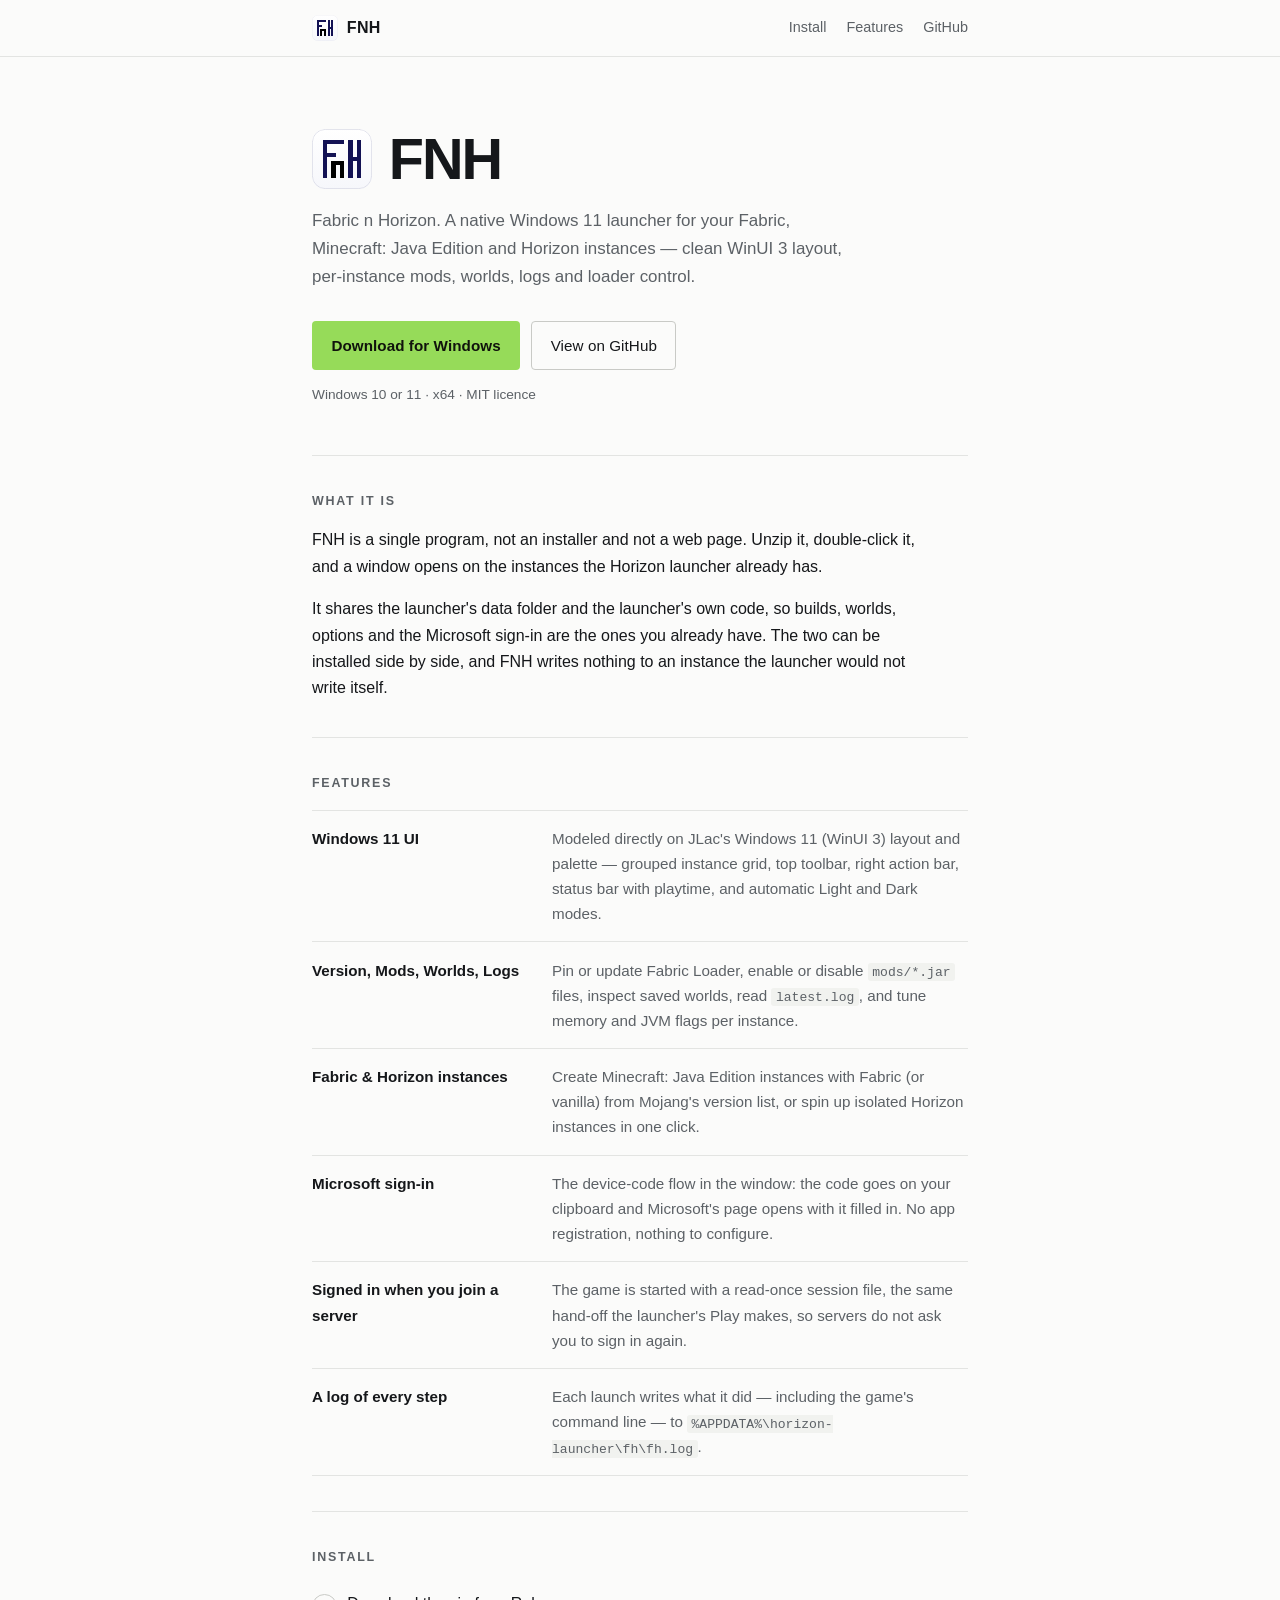
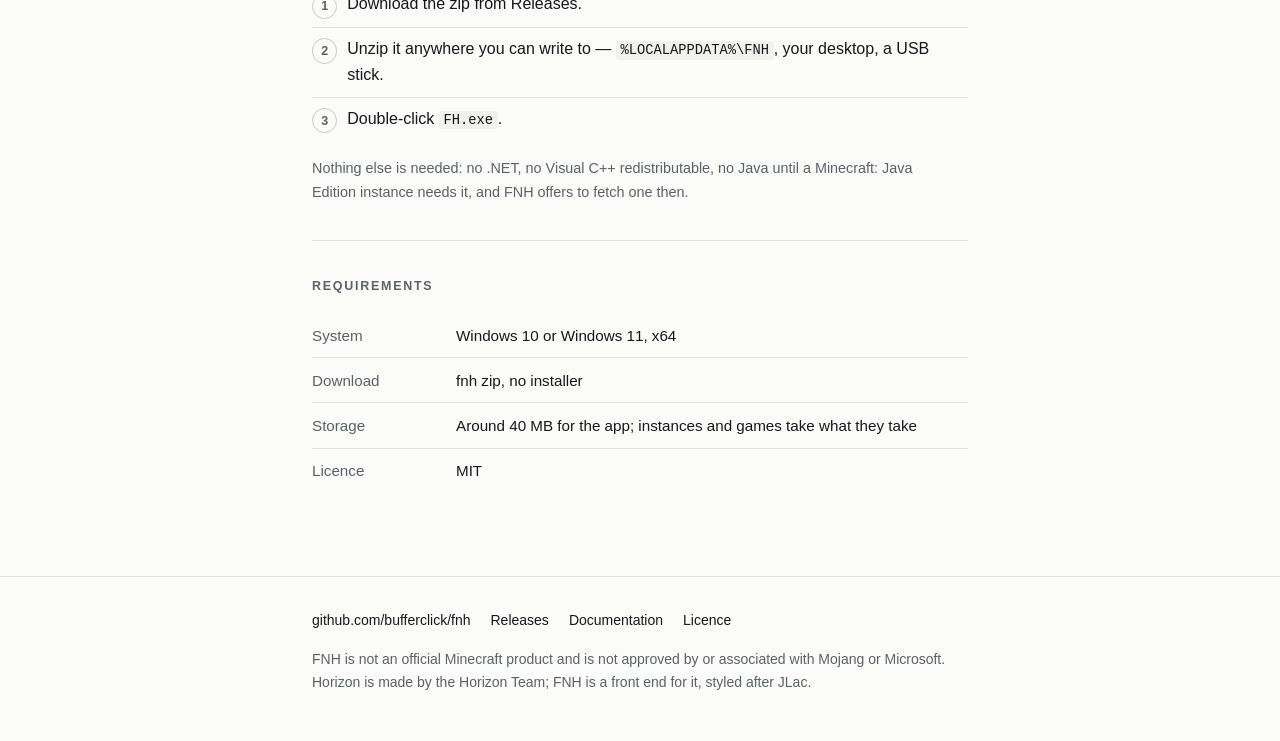
==== index.html @ d5edf337 "Rewrite FNH UI to JLac Windows 11 theme and bump to v1.5 Co-authored-by: arena-agent <297053741+aren" ====
<!doctype html>
<html lang="en">
<head>
<meta charset="utf-8">
<meta name="viewport" content="width=device-width, initial-scale=1">
<title>FNH — Fabric n Horizon</title>
<meta name="description" content="FNH is a Windows app for the Horizon launcher's instances: Play, mods, worlds and logs in one window, with Fabric support.">
<link rel="canonical" href="https://fnh.is-cool.dev/">
<meta property="og:title" content="FNH — Fabric n Horizon">
<meta property="og:description" content="A Windows app for the Horizon launcher's instances, with Fabric support.">
<meta property="og:type" content="website">
<meta property="og:url" content="https://fnh.is-cool.dev/">
<meta property="og:image" content="https://fnh.is-cool.dev/site/assets/icon.png">
<meta name="theme-color" content="#fbfbfa" media="(prefers-color-scheme: light)">
<meta name="theme-color" content="#111214" media="(prefers-color-scheme: dark)">
<link rel="icon" href="site/assets/icon.svg" type="image/svg+xml">
<link rel="icon" href="site/assets/icon.png" sizes="256x256" type="image/png">
<link rel="apple-touch-icon" href="site/assets/icon.png">
<link rel="stylesheet" href="site/styles.css">
</head>
<body>

<header class="top">
  <div class="wrap">
    <a class="wordmark" href="/">
      <img src="site/assets/icon.svg" width="26" height="26" alt="">
      <span>FNH</span>
    </a>
    <nav>
      <a href="#install">Install</a>
      <a href="#features">Features</a>
      <a href="https://github.com/bufferclick/fnh">GitHub</a>
    </nav>
  </div>
</header>

<main class="wrap">

  <section class="hero">
    <div class="hero-brand">
      <img class="hero-mark" src="site/assets/icon.svg" width="64" height="64" alt="FNH logo">
      <h1>FNH</h1>
    </div>
    <p class="lede">Fabric n Horizon. A native Windows 11 launcher for your Fabric, Minecraft: Java Edition
      and Horizon instances — clean WinUI 3 layout, per-instance mods, worlds, logs and loader control.</p>

    <p class="actions">
      <a class="button" id="download" href="https://github.com/bufferclick/fnh/releases/latest" rel="noopener">
        Download for Windows
      </a>
      <a class="button quiet" href="https://github.com/bufferclick/fnh" rel="noopener">View on GitHub</a>
    </p>
    <p class="meta" id="release">Windows 10 or 11 · x64 · MIT licence</p>
  </section>

  <section id="what">
    <h2>What it is</h2>
    <p>FNH is a single program, not an installer and not a web page. Unzip it, double-click it, and a
      window opens on the instances the Horizon launcher already has.</p>
    <p>It shares the launcher's data folder and the launcher's own code, so builds, worlds, options and the
      Microsoft sign-in are the ones you already have. The two can be installed side by side, and FNH
      writes nothing to an instance the launcher would not write itself.</p>
  </section>

  <section id="features">
    <h2>Features</h2>
    <dl class="features">
      <div>
        <dt>Windows 11 UI</dt>
        <dd>Modeled directly on JLac's Windows 11 (WinUI 3) layout and palette — grouped instance grid, top
          toolbar, right action bar, status bar with playtime, and automatic Light and Dark modes.</dd>
      </div>
      <div>
        <dt>Version, Mods, Worlds, Logs</dt>
        <dd>Pin or update Fabric Loader, enable or disable <code>mods/*.jar</code> files, inspect saved worlds,
          read <code>latest.log</code>, and tune memory and JVM flags per instance.</dd>
      </div>
      <div>
        <dt>Fabric &amp; Horizon instances</dt>
        <dd>Create Minecraft: Java Edition instances with Fabric (or vanilla) from Mojang's version list, or
          spin up isolated Horizon instances in one click.</dd>
      </div>
      <div>
        <dt>Microsoft sign-in</dt>
        <dd>The device-code flow in the window: the code goes on your clipboard and Microsoft's page opens
          with it filled in. No app registration, nothing to configure.</dd>
      </div>
      <div>
        <dt>Signed in when you join a server</dt>
        <dd>The game is started with a read-once session file, the same hand-off the launcher's Play makes,
          so servers do not ask you to sign in again.</dd>
      </div>
      <div>
        <dt>A log of every step</dt>
        <dd>Each launch writes what it did — including the game's command line — to
          <code>%APPDATA%\horizon-launcher\fh\fh.log</code>.</dd>
      </div>
    </dl>
  </section>

  <section id="install">
    <h2>Install</h2>
    <ol class="steps">
      <li><span>Download the zip from <a id="download-link" href="https://github.com/bufferclick/fnh/releases/latest" rel="noopener">Releases</a>.</span></li>
      <li><span>Unzip it anywhere you can write to — <code>%LOCALAPPDATA%\FNH</code>, your desktop, a USB stick.</span></li>
      <li><span>Double-click <code>FH.exe</code>.</span></li>
    </ol>
    <p class="note">Nothing else is needed: no .NET, no Visual C++ redistributable, no Java until a Minecraft:
      Java Edition instance needs it, and FNH offers to fetch one then.</p>
  </section>

  <section id="requirements">
    <h2>Requirements</h2>
    <table class="spec">
      <tbody>
        <tr><th scope="row">System</th><td>Windows 10 or Windows 11, x64</td></tr>
        <tr><th scope="row">Download</th><td><span id="size">fnh zip</span>, no installer</td></tr>
        <tr><th scope="row">Storage</th><td>Around 40 MB for the app; instances and games take what they take</td></tr>
        <tr><th scope="row">Licence</th><td>MIT</td></tr>
      </tbody>
    </table>
  </section>

</main>

<footer class="bottom">
  <div class="wrap">
    <p class="links">
      <a href="https://github.com/bufferclick/fnh">github.com/bufferclick/fnh</a>
      <a href="https://github.com/bufferclick/fnh/releases">Releases</a>
      <a href="https://github.com/bufferclick/fnh/blob/main/fh/README.md">Documentation</a>
      <a href="https://github.com/bufferclick/fnh/blob/main/LICENSE">Licence</a>
    </p>
    <p class="legal">FNH is not an official Minecraft product and is not approved by or associated with Mojang
      or Microsoft. Horizon is made by the Horizon Team; FNH is a front end for it, styled after JLac.</p>
  </div>
</footer>

<script>
// The download is whatever the newest release attaches: `fnh-<version>.zip`. Asked of GitHub rather
// than hard-coded, so publishing a release is all a new version needs — and if the API is slow or
// rate-limited, the buttons keep pointing at the releases page.
(function () {
  var repo = "bufferclick/fnh";
  var button = document.getElementById("download");
  var link = document.getElementById("download-link");
  var meta = document.getElementById("release");
  var size = document.getElementById("size");

  function megabytes(bytes) {
    return (bytes / (1024 * 1024)).toFixed(1).replace(/\.0$/, "") + " MB";
  }

  fetch("https://api.github.com/repos/" + repo + "/releases/latest", {
    headers: { Accept: "application/vnd.github+json" }
  })
    .then(function (response) {
      if (!response.ok) throw new Error(response.status);
      return response.json();
    })
    .then(function (release) {
      var asset = (release.assets || []).filter(function (a) {
        return /^fnh-.*\.zip$/i.test(a.name);
      })[0];
      if (!asset) return;
      button.href = asset.browser_download_url;
      link.href = asset.browser_download_url;
      link.textContent = asset.name;
      meta.textContent = asset.name + " · " + megabytes(asset.size) + " · Windows 10 or 11 · x64 · MIT licence";
      size.textContent = asset.name + " (" + megabytes(asset.size) + ")";
    })
    .catch(function () { /* the releases page is the fallback the markup already links to */ });
})();
</script>

</body>
</html>
---- site/styles.css ----
/* fnh.is-cool.dev: one page, no framework. Type and whitespace do the work; the only colour is the
   highlight the app itself is drawn in, and only on the primary action. */

:root {
  --bg: #fbfbfa;
  --panel: #ffffff;
  --ink: #15171a;
  --muted: #5c6166;
  --line: #e3e4e2;
  --rule: #c9cac6;
  --accent: #96db59;
  --accent-ink: #10130c;
  --code: #f1f2ef;
  --link: #1d5c94;
}

@media (prefers-color-scheme: dark) {
  :root {
    --bg: #111214;
    --panel: #17181b;
    --ink: #eceeec;
    --muted: #a0a5a3;
    --line: #26282b;
    --rule: #34363a;
    --accent: #96db59;
    --accent-ink: #10130c;
    --code: #1e2023;
    --link: #8bc0e8;
  }
}

* { box-sizing: border-box; }

html { -webkit-text-size-adjust: 100%; }

body {
  margin: 0;
  background: var(--bg);
  color: var(--ink);
  font: 16px/1.65 -apple-system, BlinkMacSystemFont, "Segoe UI", Roboto, "Helvetica Neue", Arial, sans-serif;
  font-feature-settings: "kern" 1;
  text-rendering: optimizeLegibility;
}

.wrap {
  max-width: 44rem;
  margin: 0 auto;
  padding: 0 1.5rem;
}

a { color: inherit; text-decoration: none; }
a:hover { text-decoration: underline; text-underline-offset: 0.18em; }

code {
  font: 0.86em/1.5 ui-monospace, SFMono-Regular, Menlo, Consolas, "Liberation Mono", monospace;
  background: var(--code);
  padding: 0.12em 0.34em;
  border-radius: 3px;
}

/* Header */

.top {
  border-bottom: 1px solid var(--line);
}

.top .wrap {
  display: flex;
  align-items: center;
  justify-content: space-between;
  height: 3.5rem;
}

.wordmark {
  display: inline-flex;
  align-items: center;
  gap: 0.55rem;
  font-weight: 600;
  letter-spacing: 0.02em;
}

.wordmark img {
  display: block;
  width: 26px;
  height: 26px;
}

.top nav { display: flex; gap: 1.25rem; font-size: 0.9rem; color: var(--muted); }
.top nav a:hover { color: var(--ink); }

/* Hero */

.hero { padding: 4.5rem 0 3rem; }

.hero-brand {
  display: flex;
  align-items: center;
  gap: 1.05rem;
}

.hero-mark {
  display: block;
  flex: none;
  width: clamp(3rem, 6.2vw, 3.75rem);
  height: clamp(3rem, 6.2vw, 3.75rem);
}

.hero h1 {
  margin: 0;
  font-size: clamp(2.6rem, 6vw, 3.6rem);
  line-height: 1.02;
  letter-spacing: -0.035em;
  font-weight: 650;
}

.lede {
  margin: 1.1rem 0 0;
  max-width: 34rem;
  font-size: 1.06rem;
  color: var(--muted);
}

.actions {
  display: flex;
  flex-wrap: wrap;
  gap: 0.7rem;
  margin: 1.9rem 0 0;
}

.button {
  display: inline-block;
  padding: 0.68rem 1.15rem;
  border-radius: 4px;
  border: 1px solid transparent;
  background: var(--accent);
  color: var(--accent-ink);
  font-size: 0.95rem;
  font-weight: 600;
  letter-spacing: 0.005em;
}

.button:hover { text-decoration: none; filter: brightness(0.96); }

.button.quiet {
  background: transparent;
  border-color: var(--rule);
  color: var(--ink);
  font-weight: 500;
}

.button.quiet:hover { border-color: var(--ink); filter: none; }

.meta {
  margin: 0.9rem 0 0;
  font-size: 0.855rem;
  color: var(--muted);
  font-variant-numeric: tabular-nums;
}

/* Sections */

section { padding: 2.2rem 0; border-top: 1px solid var(--line); }

section:first-of-type { border-top: 0; }

h2 {
  margin: 0 0 1rem;
  font-size: 0.78rem;
  font-weight: 600;
  letter-spacing: 0.14em;
  text-transform: uppercase;
  color: var(--muted);
}

section p { margin: 0 0 1rem; max-width: 38rem; }
section p:last-child { margin-bottom: 0; }

/* Features */

.features {
  margin: 0;
  display: grid;
  gap: 0;
  border-top: 1px solid var(--line);
}

.features > div {
  display: grid;
  grid-template-columns: 13.5rem 1fr;
  gap: 1.5rem;
  padding: 0.95rem 0;
  border-bottom: 1px solid var(--line);
}

.features dt { font-weight: 600; font-size: 0.95rem; }
.features dd { margin: 0; color: var(--muted); font-size: 0.95rem; }

/* Install */

.steps {
  margin: 0 0 1rem;
  padding: 0;
  list-style: none;
  counter-reset: step;
}

.steps li {
  counter-increment: step;
  display: grid;
  grid-template-columns: 1.6rem 1fr;
  gap: 0.6rem;
  padding: 0.5rem 0;
  border-bottom: 1px solid var(--line);
}

.steps li:last-child { border-bottom: 0; }

.steps li::before {
  content: counter(step);
  font-size: 0.78rem;
  font-weight: 600;
  color: var(--muted);
  border: 1px solid var(--rule);
  border-radius: 50%;
  width: 1.45rem;
  height: 1.45rem;
  display: grid;
  place-items: center;
  margin-top: 0.15rem;
}

.note { font-size: 0.9rem; color: var(--muted); }

/* Requirements */

.spec {
  width: 100%;
  border-collapse: collapse;
  font-size: 0.95rem;
}

.spec th,
.spec td {
  text-align: left;
  padding: 0.6rem 0;
  border-bottom: 1px solid var(--line);
  vertical-align: top;
}

.spec tr:last-child th,
.spec tr:last-child td { border-bottom: 0; }

.spec th {
  width: 9rem;
  font-weight: 500;
  color: var(--muted);
}

/* Footer */

.bottom {
  margin-top: 3rem;
  padding: 2rem 0 3rem;
  border-top: 1px solid var(--line);
  font-size: 0.875rem;
  color: var(--muted);
}

.links { display: flex; flex-wrap: wrap; gap: 1.25rem; margin: 0 0 1rem; }
.links a { color: var(--ink); }
.links a:hover { color: var(--link); }

.legal { margin: 0; max-width: 40rem; line-height: 1.6; }

@media (max-width: 40rem) {
  .hero { padding: 3rem 0 2.2rem; }
  .features > div { grid-template-columns: 1fr; gap: 0.2rem; }
  .top nav { gap: 0.9rem; }
  .spec th { width: 7rem; }
}
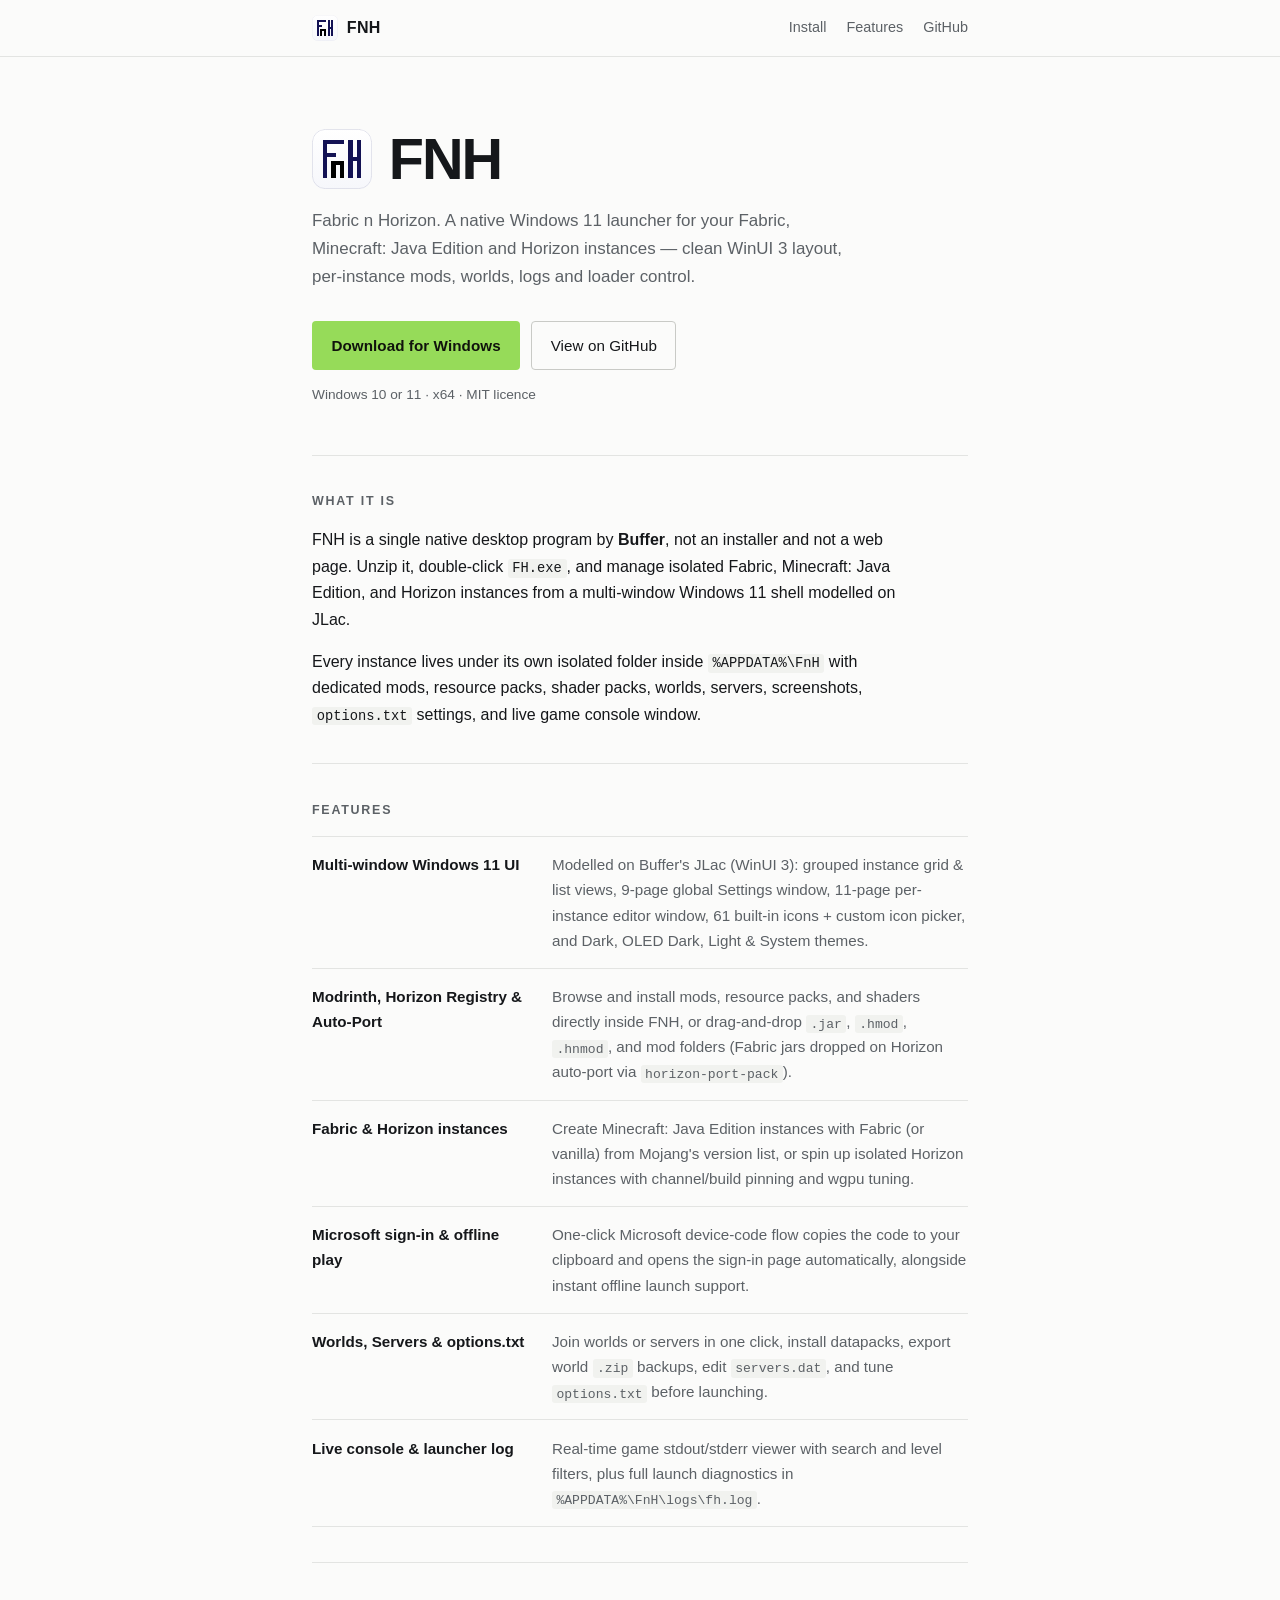
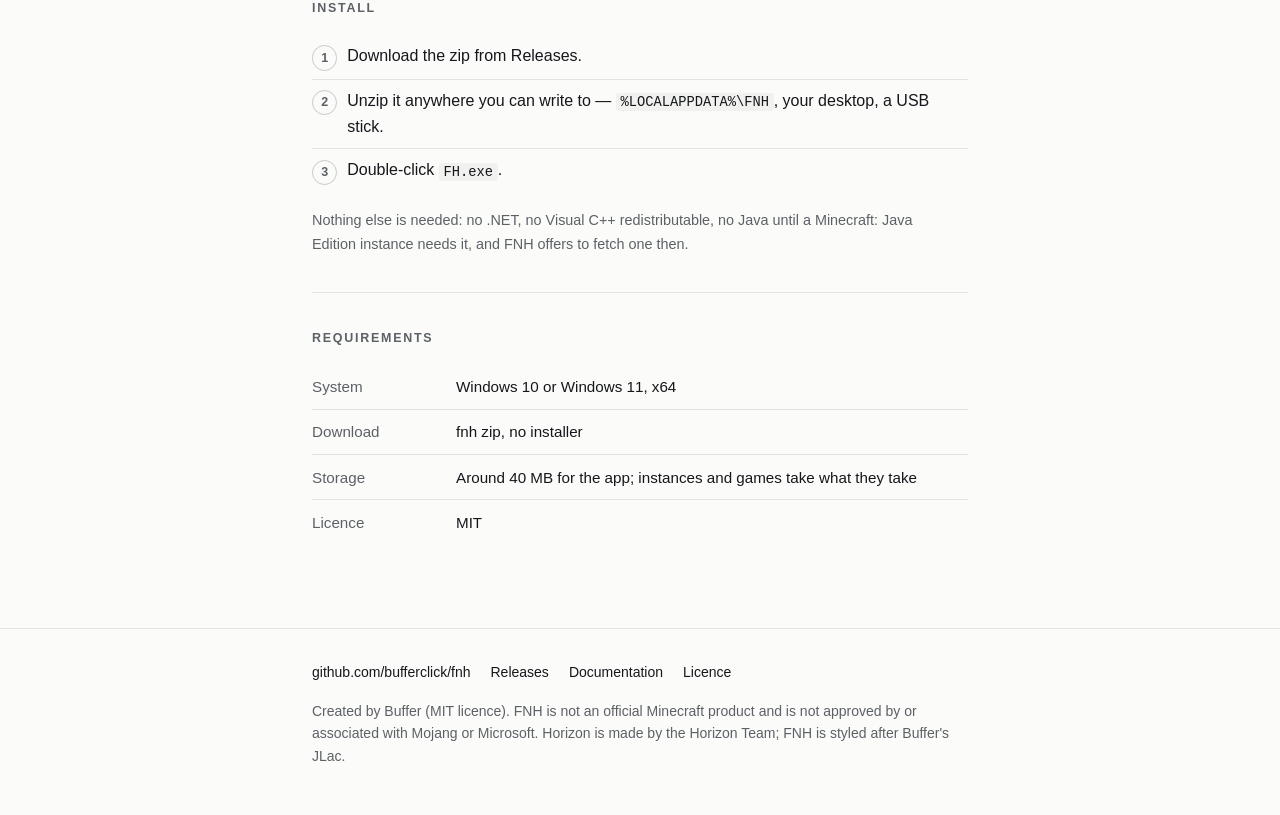
==== commit c81269b0: "FNH v1.6: multi-window JLac shell, isolated <FnH> root, 61 preset icons, Modrinth/Horizon browser & " ====
--- a/index.html
+++ b/index.html
@@ -55,45 +55,48 @@
 
   <section id="what">
     <h2>What it is</h2>
-    <p>FNH is a single program, not an installer and not a web page. Unzip it, double-click it, and a
-      window opens on the instances the Horizon launcher already has.</p>
-    <p>It shares the launcher's data folder and the launcher's own code, so builds, worlds, options and the
-      Microsoft sign-in are the ones you already have. The two can be installed side by side, and FNH
-      writes nothing to an instance the launcher would not write itself.</p>
+    <p>FNH is a single native desktop program by <strong>Buffer</strong>, not an installer and not a web page.
+      Unzip it, double-click <code>FH.exe</code>, and manage isolated Fabric, Minecraft: Java Edition, and
+      Horizon instances from a multi-window Windows 11 shell modelled on JLac.</p>
+    <p>Every instance lives under its own isolated folder inside <code>%APPDATA%\FnH</code> with dedicated
+      mods, resource packs, shader packs, worlds, servers, screenshots, <code>options.txt</code> settings, and
+      live game console window.</p>
   </section>
 
   <section id="features">
     <h2>Features</h2>
     <dl class="features">
       <div>
-        <dt>Windows 11 UI</dt>
-        <dd>Modeled directly on JLac's Windows 11 (WinUI 3) layout and palette — grouped instance grid, top
-          toolbar, right action bar, status bar with playtime, and automatic Light and Dark modes.</dd>
+        <dt>Multi-window Windows 11 UI</dt>
+        <dd>Modelled on Buffer's JLac (WinUI 3): grouped instance grid &amp; list views, 9-page global Settings
+          window, 11-page per-instance editor window, 61 built-in icons + custom icon picker, and Dark, OLED Dark,
+          Light &amp; System themes.</dd>
       </div>
       <div>
-        <dt>Version, Mods, Worlds, Logs</dt>
-        <dd>Pin or update Fabric Loader, enable or disable <code>mods/*.jar</code> files, inspect saved worlds,
-          read <code>latest.log</code>, and tune memory and JVM flags per instance.</dd>
+        <dt>Modrinth, Horizon Registry &amp; Auto-Port</dt>
+        <dd>Browse and install mods, resource packs, and shaders directly inside FNH, or drag-and-drop
+          <code>.jar</code>, <code>.hmod</code>, <code>.hnmod</code>, and mod folders (Fabric jars dropped on
+          Horizon auto-port via <code>horizon-port-pack</code>).</dd>
       </div>
       <div>
         <dt>Fabric &amp; Horizon instances</dt>
         <dd>Create Minecraft: Java Edition instances with Fabric (or vanilla) from Mojang's version list, or
-          spin up isolated Horizon instances in one click.</dd>
+          spin up isolated Horizon instances with channel/build pinning and wgpu tuning.</dd>
       </div>
       <div>
-        <dt>Microsoft sign-in</dt>
-        <dd>The device-code flow in the window: the code goes on your clipboard and Microsoft's page opens
-          with it filled in. No app registration, nothing to configure.</dd>
+        <dt>Microsoft sign-in &amp; offline play</dt>
+        <dd>One-click Microsoft device-code flow copies the code to your clipboard and opens the sign-in page
+          automatically, alongside instant offline launch support.</dd>
       </div>
       <div>
-        <dt>Signed in when you join a server</dt>
-        <dd>The game is started with a read-once session file, the same hand-off the launcher's Play makes,
-          so servers do not ask you to sign in again.</dd>
+        <dt>Worlds, Servers &amp; options.txt</dt>
+        <dd>Join worlds or servers in one click, install datapacks, export world <code>.zip</code> backups,
+          edit <code>servers.dat</code>, and tune <code>options.txt</code> before launching.</dd>
       </div>
       <div>
-        <dt>A log of every step</dt>
-        <dd>Each launch writes what it did — including the game's command line — to
-          <code>%APPDATA%\horizon-launcher\fh\fh.log</code>.</dd>
+        <dt>Live console &amp; launcher log</dt>
+        <dd>Real-time game stdout/stderr viewer with search and level filters, plus full launch diagnostics in
+          <code>%APPDATA%\FnH\logs\fh.log</code>.</dd>
       </div>
     </dl>
   </section>
@@ -131,8 +134,9 @@
       <a href="https://github.com/bufferclick/fnh/blob/main/fh/README.md">Documentation</a>
       <a href="https://github.com/bufferclick/fnh/blob/main/LICENSE">Licence</a>
     </p>
-    <p class="legal">FNH is not an official Minecraft product and is not approved by or associated with Mojang
-      or Microsoft. Horizon is made by the Horizon Team; FNH is a front end for it, styled after JLac.</p>
+    <p class="legal">Created by Buffer (MIT licence). FNH is not an official Minecraft product and is not
+      approved by or associated with Mojang or Microsoft. Horizon is made by the Horizon Team; FNH is styled
+      after Buffer's JLac.</p>
   </div>
 </footer>
 
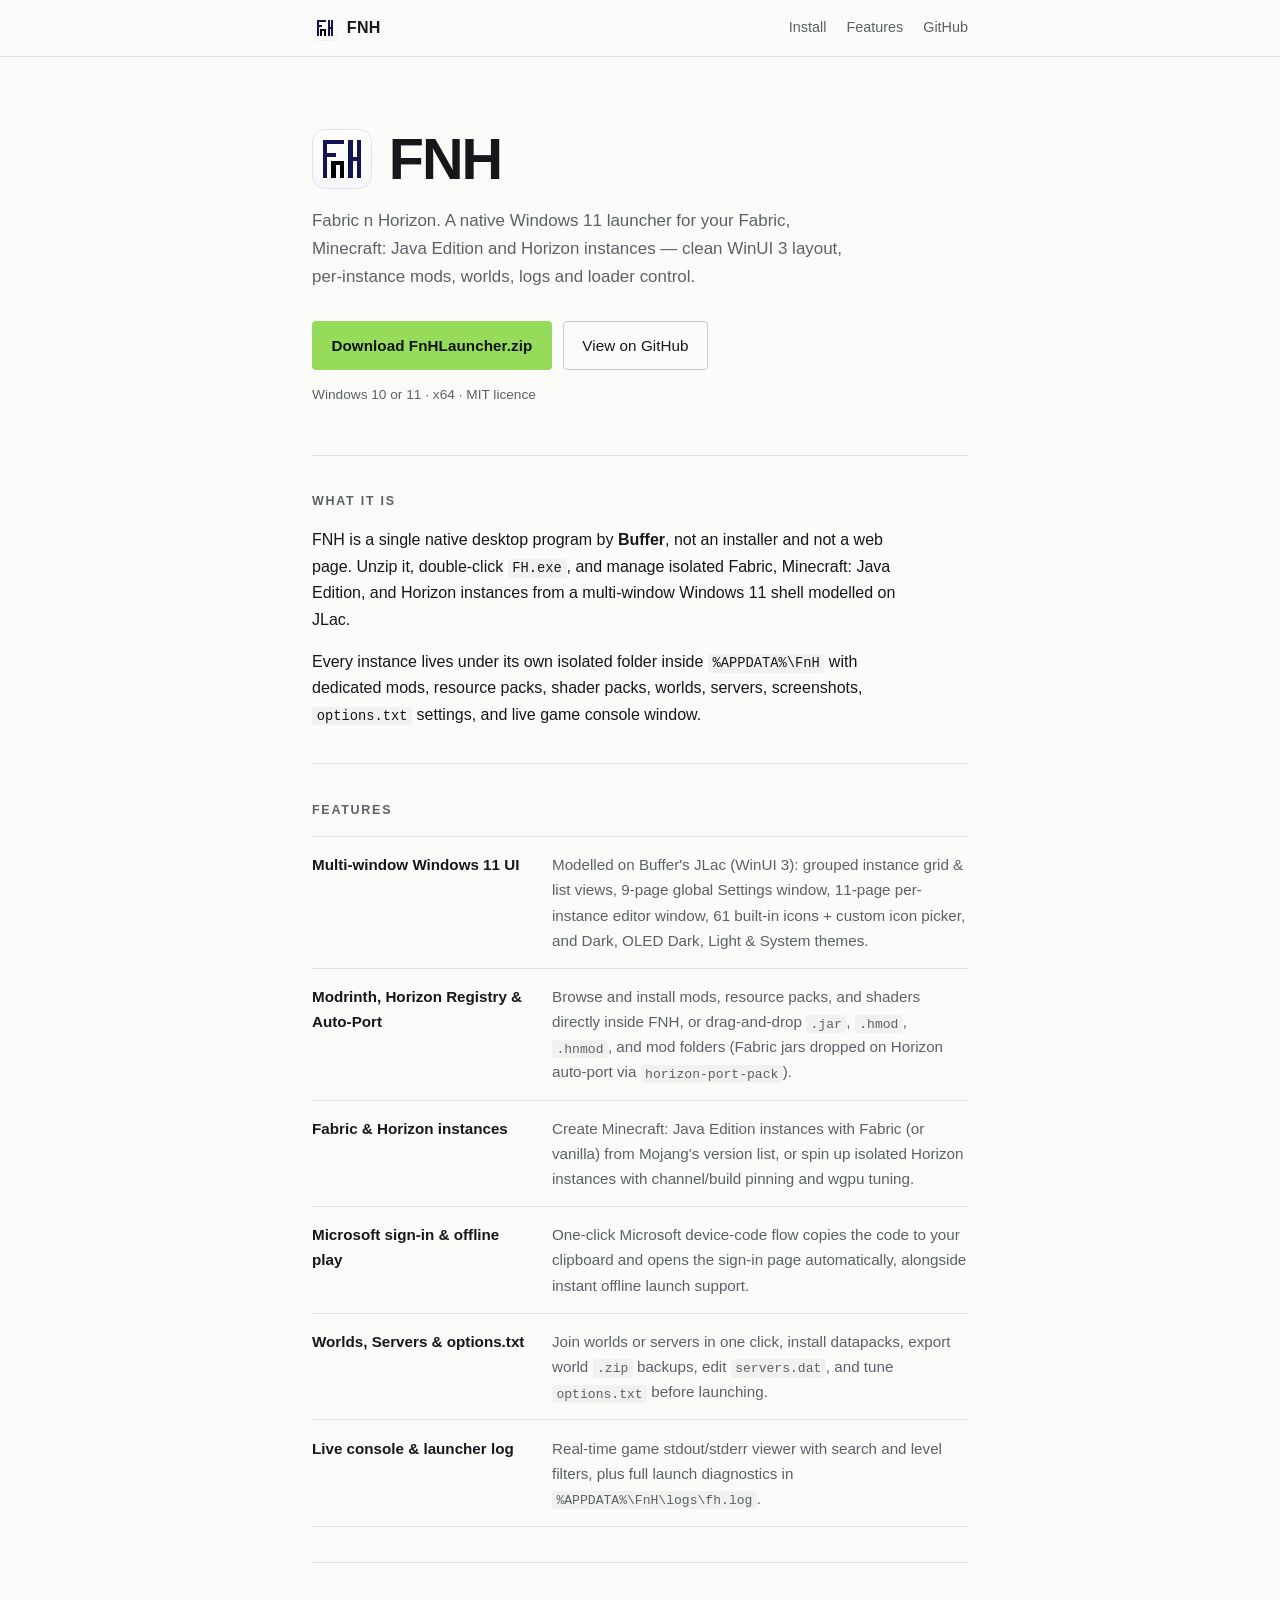
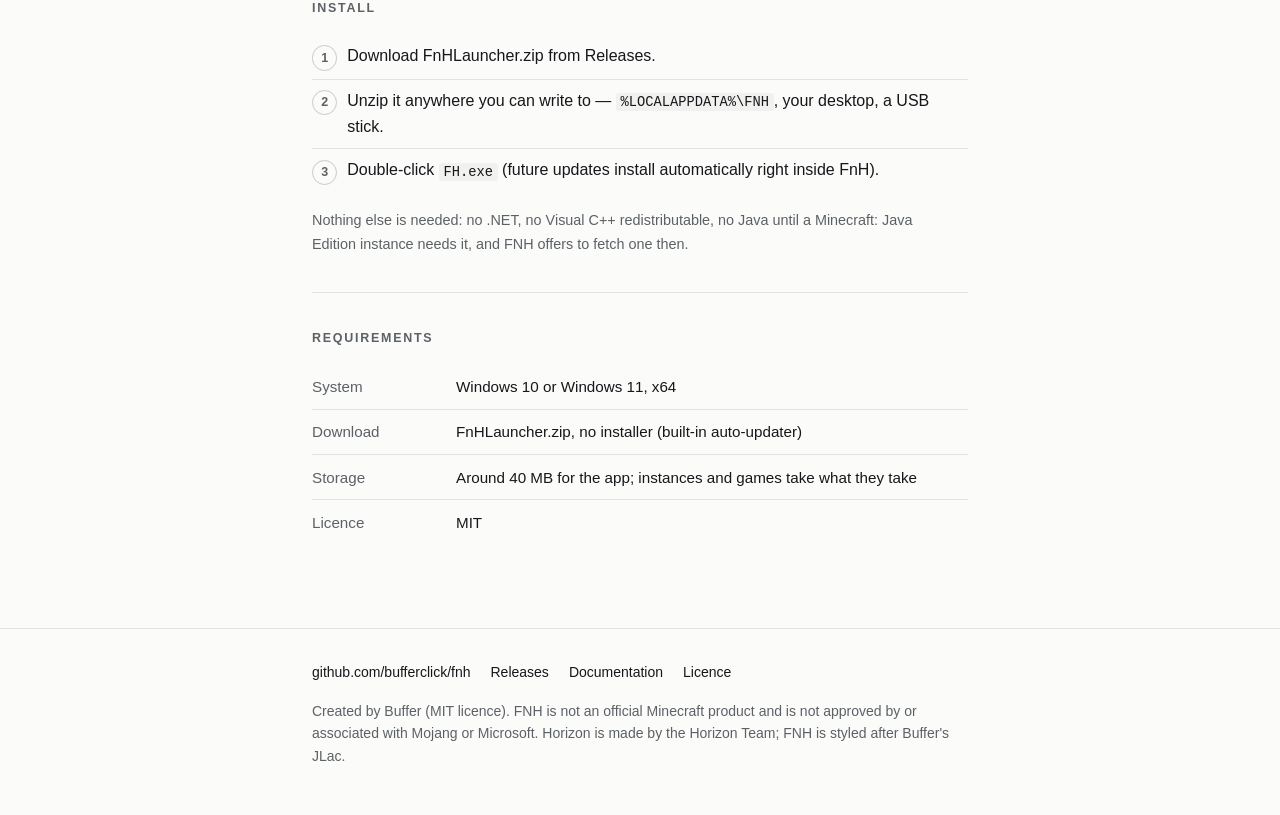
==== commit 35fce24d: "FNH v1.7: fix FnH icons, Horizon v0.2 mods, crash dialog, self-updater & FnHLauncher.zip Co-authored" ====
--- a/index.html
+++ b/index.html
@@ -45,10 +45,10 @@
       and Horizon instances — clean WinUI 3 layout, per-instance mods, worlds, logs and loader control.</p>
 
     <p class="actions">
-      <a class="button" id="download" href="https://github.com/bufferclick/fnh/releases/latest" rel="noopener">
-        Download for Windows
+      <a class="button" id="download" href="https://github.com/bufferclick/FnH/releases/latest/download/FnHLauncher.zip" rel="noopener">
+        Download FnHLauncher.zip
       </a>
-      <a class="button quiet" href="https://github.com/bufferclick/fnh" rel="noopener">View on GitHub</a>
+      <a class="button quiet" href="https://github.com/bufferclick/FnH" rel="noopener">View on GitHub</a>
     </p>
     <p class="meta" id="release">Windows 10 or 11 · x64 · MIT licence</p>
   </section>
@@ -104,9 +104,9 @@
   <section id="install">
     <h2>Install</h2>
     <ol class="steps">
-      <li><span>Download the zip from <a id="download-link" href="https://github.com/bufferclick/fnh/releases/latest" rel="noopener">Releases</a>.</span></li>
+      <li><span>Download <a id="download-link" href="https://github.com/bufferclick/FnH/releases/latest/download/FnHLauncher.zip" rel="noopener">FnHLauncher.zip</a> from Releases.</span></li>
       <li><span>Unzip it anywhere you can write to — <code>%LOCALAPPDATA%\FNH</code>, your desktop, a USB stick.</span></li>
-      <li><span>Double-click <code>FH.exe</code>.</span></li>
+      <li><span>Double-click <code>FH.exe</code> (future updates install automatically right inside FnH).</span></li>
     </ol>
     <p class="note">Nothing else is needed: no .NET, no Visual C++ redistributable, no Java until a Minecraft:
       Java Edition instance needs it, and FNH offers to fetch one then.</p>
@@ -117,7 +117,7 @@
     <table class="spec">
       <tbody>
         <tr><th scope="row">System</th><td>Windows 10 or Windows 11, x64</td></tr>
-        <tr><th scope="row">Download</th><td><span id="size">fnh zip</span>, no installer</td></tr>
+        <tr><th scope="row">Download</th><td><span id="size">FnHLauncher.zip</span>, no installer (built-in auto-updater)</td></tr>
         <tr><th scope="row">Storage</th><td>Around 40 MB for the app; instances and games take what they take</td></tr>
         <tr><th scope="row">Licence</th><td>MIT</td></tr>
       </tbody>
@@ -163,14 +163,18 @@
       return response.json();
     })
     .then(function (release) {
-      var asset = (release.assets || []).filter(function (a) {
-        return /^fnh-.*\.zip$/i.test(a.name);
+      var assets = release.assets || [];
+      var asset = assets.filter(function (a) {
+        return /^FnHLauncher\.zip$/i.test(a.name);
+      })[0] || assets.filter(function (a) {
+        return /\.zip$/i.test(a.name);
       })[0];
       if (!asset) return;
+      var ver = (release.tag_name || "").replace(/^fnh-/i, "");
       button.href = asset.browser_download_url;
       link.href = asset.browser_download_url;
       link.textContent = asset.name;
-      meta.textContent = asset.name + " · " + megabytes(asset.size) + " · Windows 10 or 11 · x64 · MIT licence";
+      meta.textContent = (ver ? ver + " · " : "") + asset.name + " · " + megabytes(asset.size) + " · Windows 10 or 11 · x64 · MIT licence";
       size.textContent = asset.name + " (" + megabytes(asset.size) + ")";
     })
     .catch(function () { /* the releases page is the fallback the markup already links to */ });
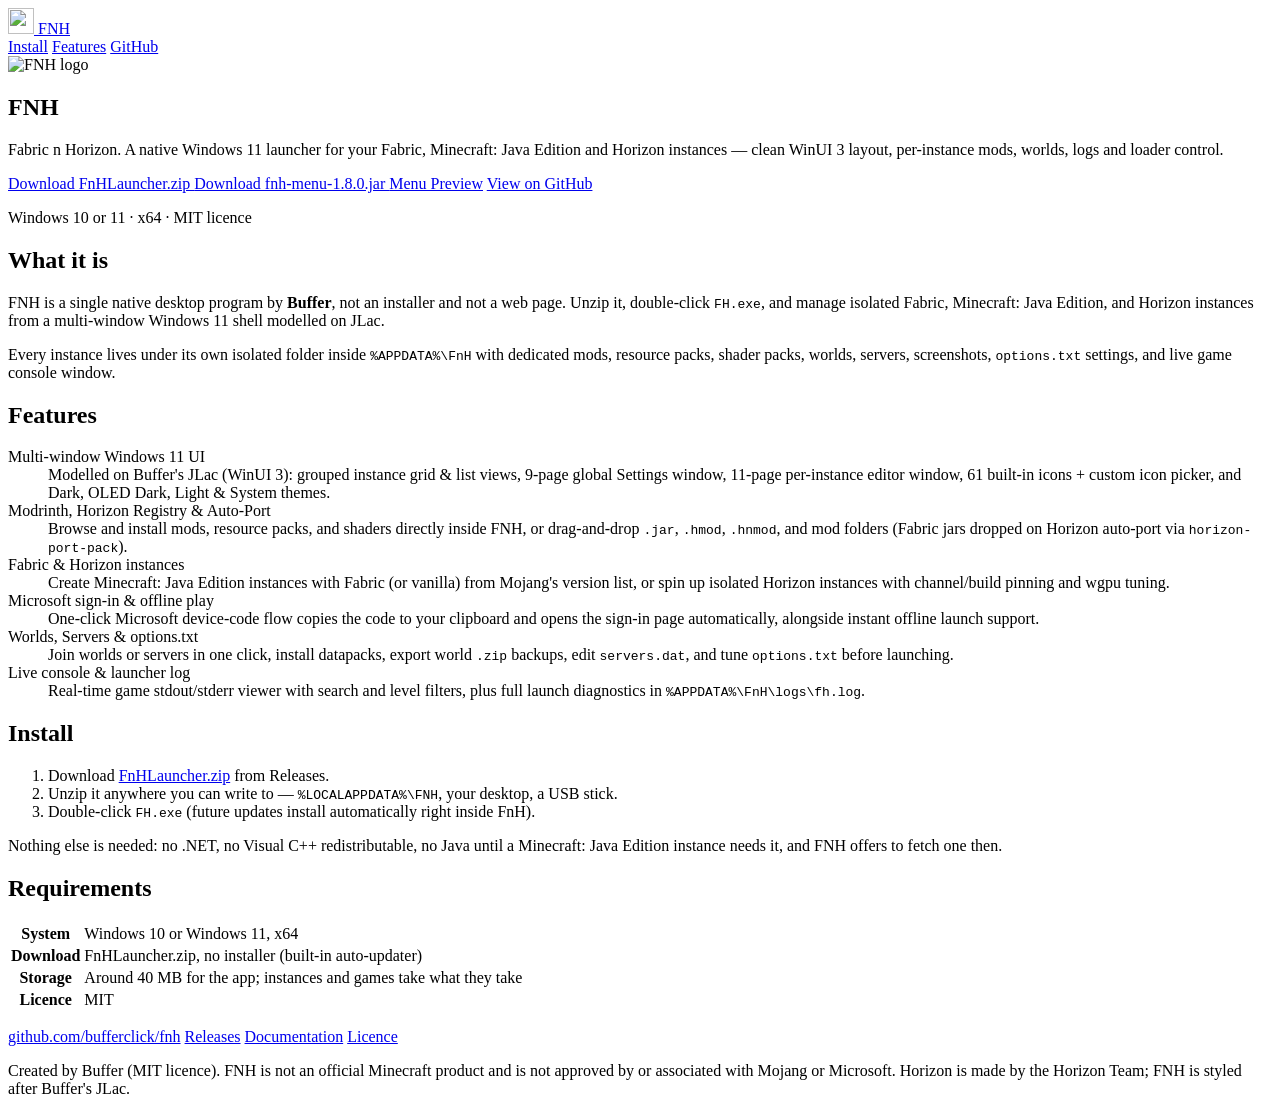
==== commit c642731d: "Launch FnH 1.8: The Menu UI Update (fnh-menu-1.8.0.jar + redesigned MC UI + live GUI scale) Co-autho" ====
--- a/index.html
+++ b/index.html
@@ -10,20 +10,20 @@
 <meta property="og:description" content="A Windows app for the Horizon launcher's instances, with Fabric support.">
 <meta property="og:type" content="website">
 <meta property="og:url" content="https://fnh.is-cool.dev/">
-<meta property="og:image" content="https://fnh.is-cool.dev/site/assets/icon.png">
+<meta property="og:image" content="https://fnh.is-cool.dev/assets/icon.png">
 <meta name="theme-color" content="#fbfbfa" media="(prefers-color-scheme: light)">
 <meta name="theme-color" content="#111214" media="(prefers-color-scheme: dark)">
-<link rel="icon" href="site/assets/icon.svg" type="image/svg+xml">
-<link rel="icon" href="site/assets/icon.png" sizes="256x256" type="image/png">
-<link rel="apple-touch-icon" href="site/assets/icon.png">
-<link rel="stylesheet" href="site/styles.css">
+<link rel="icon" href="assets/icon.svg" type="image/svg+xml">
+<link rel="icon" href="assets/icon.png" sizes="256x256" type="image/png">
+<link rel="apple-touch-icon" href="assets/icon.png">
+<link rel="stylesheet" href="styles.css">
 </head>
 <body>
 
 <header class="top">
   <div class="wrap">
     <a class="wordmark" href="/">
-      <img src="site/assets/icon.svg" width="26" height="26" alt="">
+      <img src="assets/icon.svg" width="26" height="26" alt="">
       <span>FNH</span>
     </a>
     <nav>
@@ -38,7 +38,7 @@
 
   <section class="hero">
     <div class="hero-brand">
-      <img class="hero-mark" src="site/assets/icon.svg" width="64" height="64" alt="FNH logo">
+      <img class="hero-mark" src="assets/icon.svg" width="64" height="64" alt="FNH logo">
       <h1>FNH</h1>
     </div>
     <p class="lede">Fabric n Horizon. A native Windows 11 launcher for your Fabric, Minecraft: Java Edition
@@ -48,6 +48,10 @@
       <a class="button" id="download" href="https://github.com/bufferclick/FnH/releases/latest/download/FnHLauncher.zip" rel="noopener">
         Download FnHLauncher.zip
       </a>
+      <a class="button quiet" id="download-mod" href="https://github.com/bufferclick/FnH/releases/latest/download/fnh-menu-1.8.0.jar" rel="noopener">
+        Download fnh-menu-1.8.0.jar
+      </a>
+      <a class="button quiet" href="/menupreview">Menu Preview</a>
       <a class="button quiet" href="https://github.com/bufferclick/FnH" rel="noopener">View on GitHub</a>
     </p>
     <p class="meta" id="release">Windows 10 or 11 · x64 · MIT licence</p>
@@ -147,6 +151,7 @@
 (function () {
   var repo = "bufferclick/fnh";
   var button = document.getElementById("download");
+  var modButton = document.getElementById("download-mod");
   var link = document.getElementById("download-link");
   var meta = document.getElementById("release");
   var size = document.getElementById("size");
@@ -169,6 +174,13 @@
       })[0] || assets.filter(function (a) {
         return /\.zip$/i.test(a.name);
       })[0];
+      var modAsset = assets.filter(function (a) {
+        return /^fnh-menu-.*\.jar$/i.test(a.name);
+      })[0];
+      if (modAsset && modButton) {
+        modButton.href = modAsset.browser_download_url;
+        modButton.textContent = "Download " + modAsset.name;
+      }
       if (!asset) return;
       var ver = (release.tag_name || "").replace(/^fnh-/i, "");
       button.href = asset.browser_download_url;
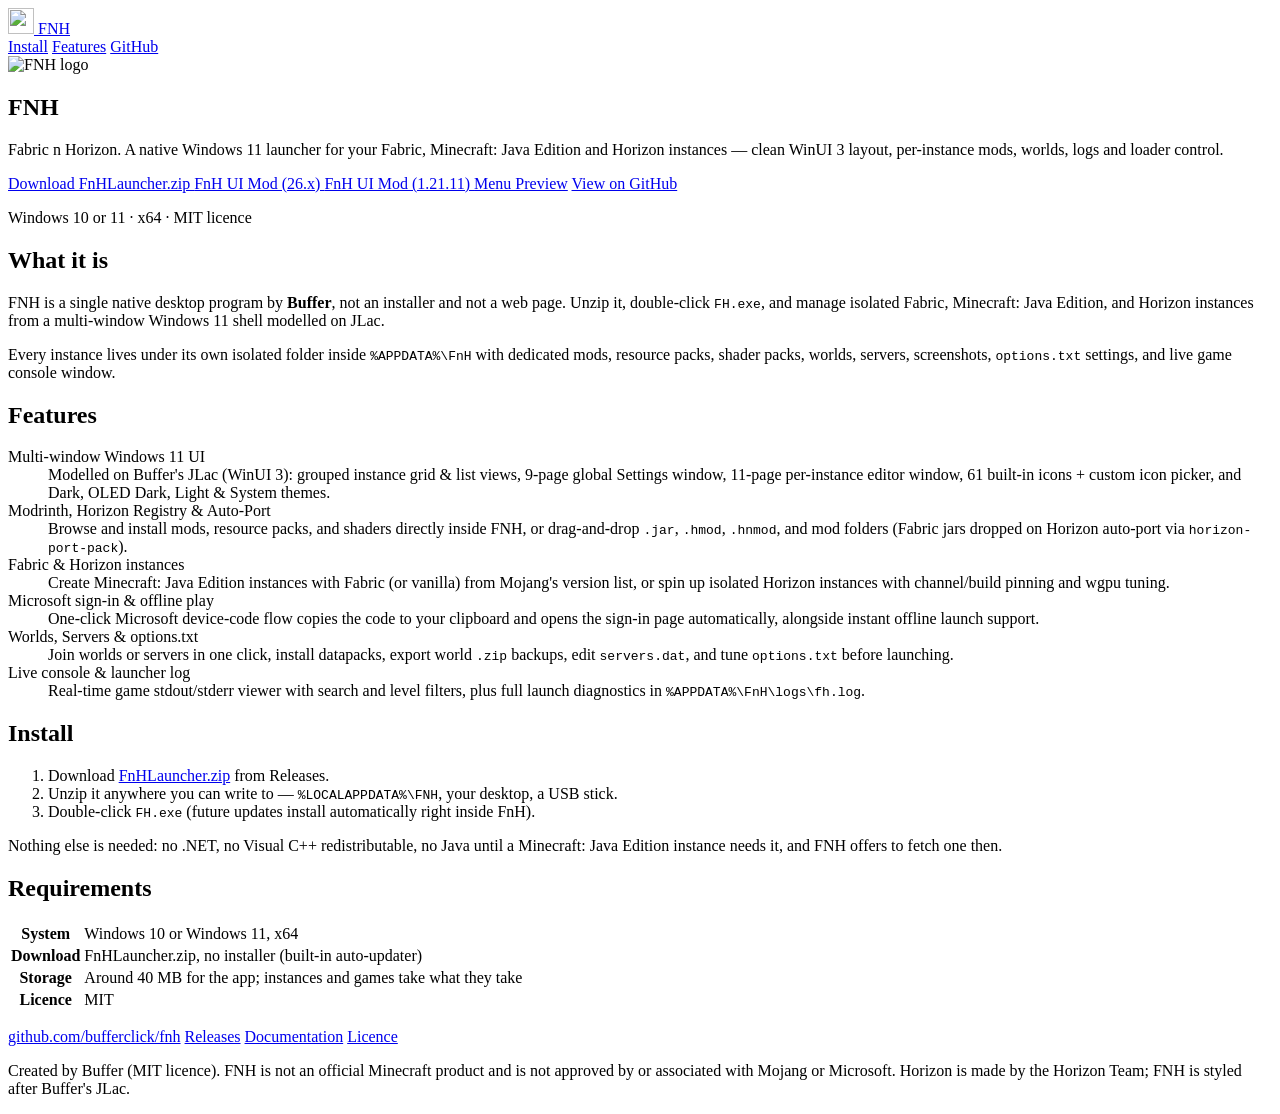
==== commit fb780d71: "Release FNH v1.9: universal Dark-Glass UI (1.21.11, 26.x & Horizon), live MSA 3D skin, directional m" ====
--- a/index.html
+++ b/index.html
@@ -48,8 +48,11 @@
       <a class="button" id="download" href="https://github.com/bufferclick/FnH/releases/latest/download/FnHLauncher.zip" rel="noopener">
         Download FnHLauncher.zip
       </a>
-      <a class="button quiet" id="download-mod" href="https://github.com/bufferclick/FnH/releases/latest/download/fnh-menu-1.8.0.jar" rel="noopener">
-        Download fnh-menu-1.8.0.jar
+      <a class="button quiet" id="download-mod-26" href="https://github.com/bufferclick/FnH/releases/latest/download/fnh-menu-26.3-1.9.0.jar" rel="noopener">
+        FnH UI Mod (26.x)
+      </a>
+      <a class="button quiet" id="download-mod" href="https://github.com/bufferclick/FnH/releases/latest/download/fnh-menu-1.21.11-1.9.0.jar" rel="noopener">
+        FnH UI Mod (1.21.11)
       </a>
       <a class="button quiet" href="/menupreview">Menu Preview</a>
       <a class="button quiet" href="https://github.com/bufferclick/FnH" rel="noopener">View on GitHub</a>
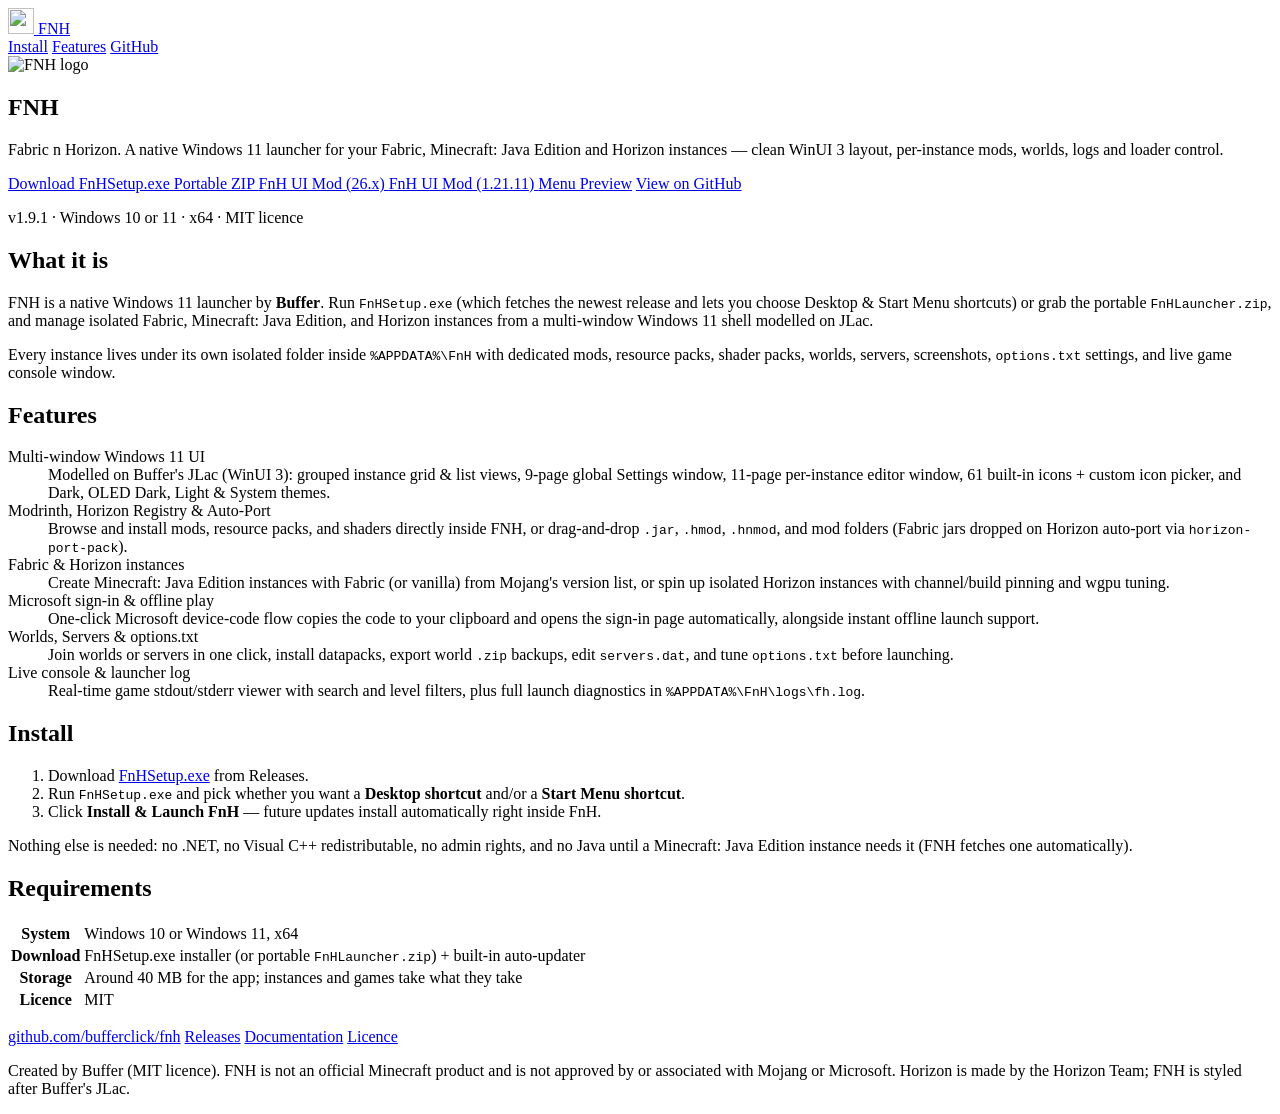
==== commit 2793e56d: "Release FNH v1.9.1: FnHSetup.exe installer, universal motion blur, Horizon Nightly/Stable & UI fixes" ====
--- a/index.html
+++ b/index.html
@@ -45,26 +45,30 @@
       and Horizon instances — clean WinUI 3 layout, per-instance mods, worlds, logs and loader control.</p>
 
     <p class="actions">
-      <a class="button" id="download" href="https://github.com/bufferclick/FnH/releases/latest/download/FnHLauncher.zip" rel="noopener">
-        Download FnHLauncher.zip
-      </a>
-      <a class="button quiet" id="download-mod-26" href="https://github.com/bufferclick/FnH/releases/latest/download/fnh-menu-26.3-1.9.0.jar" rel="noopener">
+      <a class="button" id="download" href="https://github.com/bufferclick/FnH/releases/latest/download/FnHSetup.exe" rel="noopener">
+        Download FnHSetup.exe
+      </a>
+      <a class="button quiet" id="download-zip" href="https://github.com/bufferclick/FnH/releases/latest/download/FnHLauncher.zip" rel="noopener">
+        Portable ZIP
+      </a>
+      <a class="button quiet" id="download-mod-26" href="https://github.com/bufferclick/FnH/releases/latest/download/fnh-menu-26.3-1.9.1.jar" rel="noopener">
         FnH UI Mod (26.x)
       </a>
-      <a class="button quiet" id="download-mod" href="https://github.com/bufferclick/FnH/releases/latest/download/fnh-menu-1.21.11-1.9.0.jar" rel="noopener">
+      <a class="button quiet" id="download-mod" href="https://github.com/bufferclick/FnH/releases/latest/download/fnh-menu-1.21.11-1.9.1.jar" rel="noopener">
         FnH UI Mod (1.21.11)
       </a>
       <a class="button quiet" href="/menupreview">Menu Preview</a>
       <a class="button quiet" href="https://github.com/bufferclick/FnH" rel="noopener">View on GitHub</a>
     </p>
-    <p class="meta" id="release">Windows 10 or 11 · x64 · MIT licence</p>
+    <p class="meta" id="release">v1.9.1 · Windows 10 or 11 · x64 · MIT licence</p>
   </section>
 
   <section id="what">
     <h2>What it is</h2>
-    <p>FNH is a single native desktop program by <strong>Buffer</strong>, not an installer and not a web page.
-      Unzip it, double-click <code>FH.exe</code>, and manage isolated Fabric, Minecraft: Java Edition, and
-      Horizon instances from a multi-window Windows 11 shell modelled on JLac.</p>
+    <p>FNH is a native Windows 11 launcher by <strong>Buffer</strong>. Run <code>FnHSetup.exe</code> (which
+      fetches the newest release and lets you choose Desktop &amp; Start Menu shortcuts) or grab the portable
+      <code>FnHLauncher.zip</code>, and manage isolated Fabric, Minecraft: Java Edition, and Horizon instances
+      from a multi-window Windows 11 shell modelled on JLac.</p>
     <p>Every instance lives under its own isolated folder inside <code>%APPDATA%\FnH</code> with dedicated
       mods, resource packs, shader packs, worlds, servers, screenshots, <code>options.txt</code> settings, and
       live game console window.</p>
@@ -111,12 +115,12 @@
   <section id="install">
     <h2>Install</h2>
     <ol class="steps">
-      <li><span>Download <a id="download-link" href="https://github.com/bufferclick/FnH/releases/latest/download/FnHLauncher.zip" rel="noopener">FnHLauncher.zip</a> from Releases.</span></li>
-      <li><span>Unzip it anywhere you can write to — <code>%LOCALAPPDATA%\FNH</code>, your desktop, a USB stick.</span></li>
-      <li><span>Double-click <code>FH.exe</code> (future updates install automatically right inside FnH).</span></li>
+      <li><span>Download <a id="download-link" href="https://github.com/bufferclick/FnH/releases/latest/download/FnHSetup.exe" rel="noopener">FnHSetup.exe</a> from Releases.</span></li>
+      <li><span>Run <code>FnHSetup.exe</code> and pick whether you want a <strong>Desktop shortcut</strong> and/or a <strong>Start Menu shortcut</strong>.</span></li>
+      <li><span>Click <strong>Install &amp; Launch FnH</strong> — future updates install automatically right inside FnH.</span></li>
     </ol>
-    <p class="note">Nothing else is needed: no .NET, no Visual C++ redistributable, no Java until a Minecraft:
-      Java Edition instance needs it, and FNH offers to fetch one then.</p>
+    <p class="note">Nothing else is needed: no .NET, no Visual C++ redistributable, no admin rights, and no Java until a Minecraft:
+      Java Edition instance needs it (FNH fetches one automatically).</p>
   </section>
 
   <section id="requirements">
@@ -124,7 +128,7 @@
     <table class="spec">
       <tbody>
         <tr><th scope="row">System</th><td>Windows 10 or Windows 11, x64</td></tr>
-        <tr><th scope="row">Download</th><td><span id="size">FnHLauncher.zip</span>, no installer (built-in auto-updater)</td></tr>
+        <tr><th scope="row">Download</th><td><span id="size">FnHSetup.exe</span> installer (or portable <code>FnHLauncher.zip</code>) + built-in auto-updater</td></tr>
         <tr><th scope="row">Storage</th><td>Around 40 MB for the app; instances and games take what they take</td></tr>
         <tr><th scope="row">Licence</th><td>MIT</td></tr>
       </tbody>
@@ -154,7 +158,9 @@
 (function () {
   var repo = "bufferclick/fnh";
   var button = document.getElementById("download");
+  var zipButton = document.getElementById("download-zip");
   var modButton = document.getElementById("download-mod");
+  var mod26Button = document.getElementById("download-mod-26");
   var link = document.getElementById("download-link");
   var meta = document.getElementById("release");
   var size = document.getElementById("size");
@@ -172,25 +178,38 @@
     })
     .then(function (release) {
       var assets = release.assets || [];
-      var asset = assets.filter(function (a) {
+      var setupAsset = assets.filter(function (a) {
+        return /^FnHSetup\.exe$/i.test(a.name);
+      })[0];
+      var zipAsset = assets.filter(function (a) {
         return /^FnHLauncher\.zip$/i.test(a.name);
       })[0] || assets.filter(function (a) {
         return /\.zip$/i.test(a.name);
       })[0];
-      var modAsset = assets.filter(function (a) {
-        return /^fnh-menu-.*\.jar$/i.test(a.name);
-      })[0];
-      if (modAsset && modButton) {
-        modButton.href = modAsset.browser_download_url;
-        modButton.textContent = "Download " + modAsset.name;
+      var mod121 = assets.filter(function (a) {
+        return /^fnh-menu-1\.21\.11-.*\.jar$/i.test(a.name);
+      })[0];
+      var mod26 = assets.filter(function (a) {
+        return /^fnh-menu-26\..*\.jar$/i.test(a.name);
+      })[0];
+      if (mod121 && modButton) {
+        modButton.href = mod121.browser_download_url;
       }
-      if (!asset) return;
+      if (mod26 && mod26Button) {
+        mod26Button.href = mod26.browser_download_url;
+      }
+      if (zipAsset && zipButton) {
+        zipButton.href = zipAsset.browser_download_url;
+      }
+      var primary = setupAsset || zipAsset;
+      if (!primary) return;
       var ver = (release.tag_name || "").replace(/^fnh-/i, "");
-      button.href = asset.browser_download_url;
-      link.href = asset.browser_download_url;
-      link.textContent = asset.name;
-      meta.textContent = (ver ? ver + " · " : "") + asset.name + " · " + megabytes(asset.size) + " · Windows 10 or 11 · x64 · MIT licence";
-      size.textContent = asset.name + " (" + megabytes(asset.size) + ")";
+      button.href = primary.browser_download_url;
+      button.textContent = "Download " + primary.name;
+      link.href = primary.browser_download_url;
+      link.textContent = primary.name;
+      meta.textContent = (ver ? ver + " · " : "") + primary.name + " · " + megabytes(primary.size) + " · Windows 10 or 11 · x64 · MIT licence";
+      size.textContent = primary.name + " (" + megabytes(primary.size) + ")";
     })
     .catch(function () { /* the releases page is the fallback the markup already links to */ });
 })();
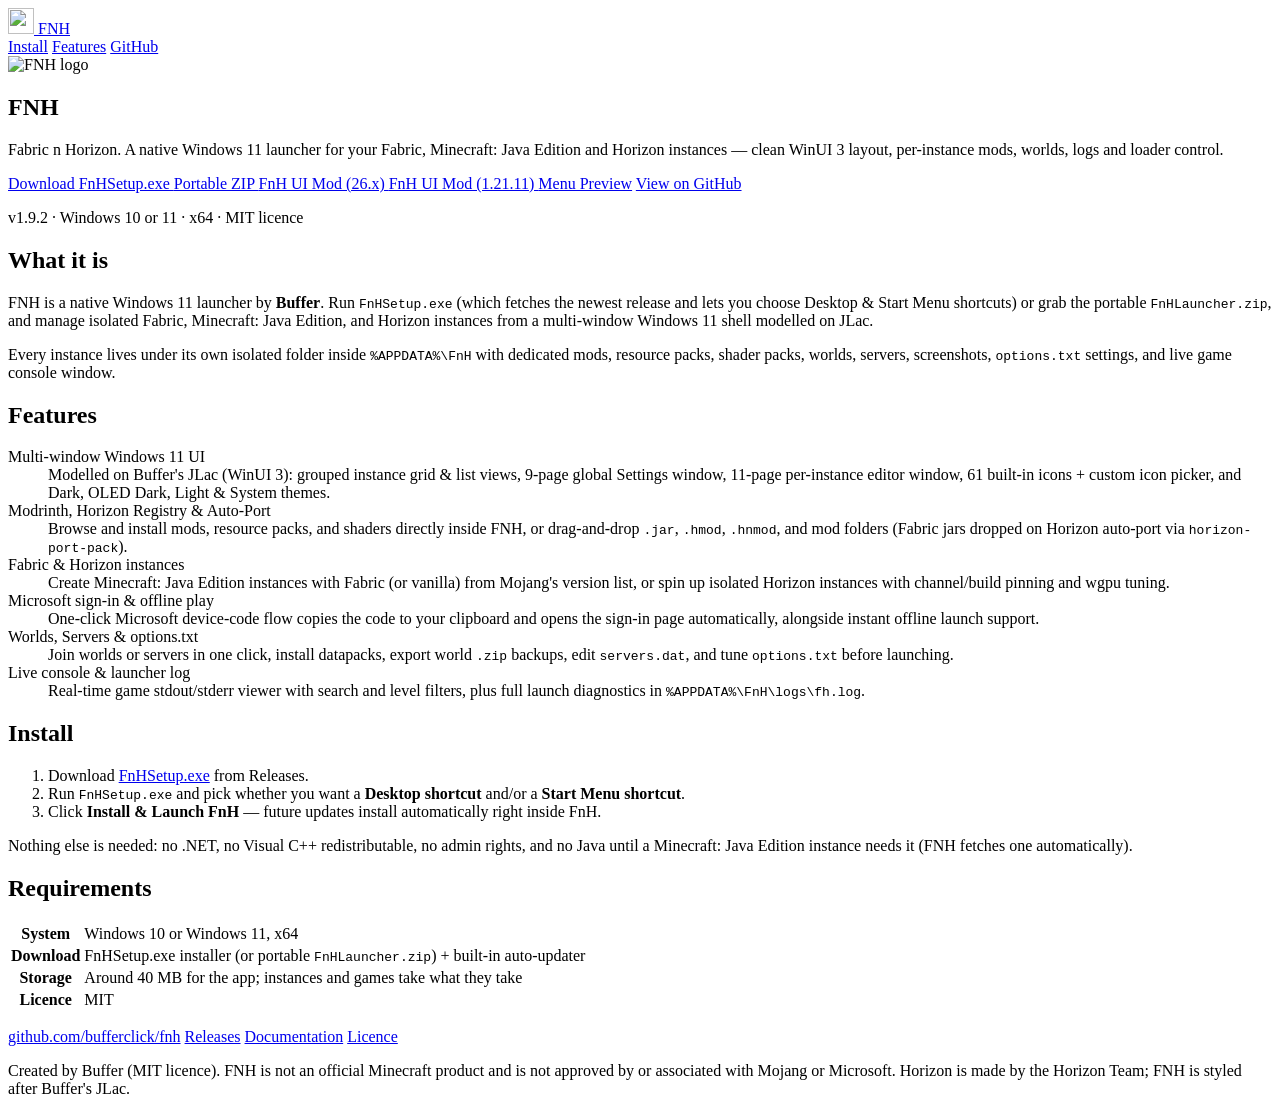
==== commit 336180c1: "Release FNH v1.9.2: Fix Horizon 404 upstream & make motion blur UI-only Co-authored-by: arena-agent " ====
--- a/index.html
+++ b/index.html
@@ -51,16 +51,16 @@
       <a class="button quiet" id="download-zip" href="https://github.com/bufferclick/FnH/releases/latest/download/FnHLauncher.zip" rel="noopener">
         Portable ZIP
       </a>
-      <a class="button quiet" id="download-mod-26" href="https://github.com/bufferclick/FnH/releases/latest/download/fnh-menu-26.3-1.9.1.jar" rel="noopener">
+      <a class="button quiet" id="download-mod-26" href="https://github.com/bufferclick/FnH/releases/latest/download/fnh-menu-26.3-1.9.2.jar" rel="noopener">
         FnH UI Mod (26.x)
       </a>
-      <a class="button quiet" id="download-mod" href="https://github.com/bufferclick/FnH/releases/latest/download/fnh-menu-1.21.11-1.9.1.jar" rel="noopener">
+      <a class="button quiet" id="download-mod" href="https://github.com/bufferclick/FnH/releases/latest/download/fnh-menu-1.21.11-1.9.2.jar" rel="noopener">
         FnH UI Mod (1.21.11)
       </a>
       <a class="button quiet" href="/menupreview">Menu Preview</a>
       <a class="button quiet" href="https://github.com/bufferclick/FnH" rel="noopener">View on GitHub</a>
     </p>
-    <p class="meta" id="release">v1.9.1 · Windows 10 or 11 · x64 · MIT licence</p>
+    <p class="meta" id="release">v1.9.2 · Windows 10 or 11 · x64 · MIT licence</p>
   </section>
 
   <section id="what">
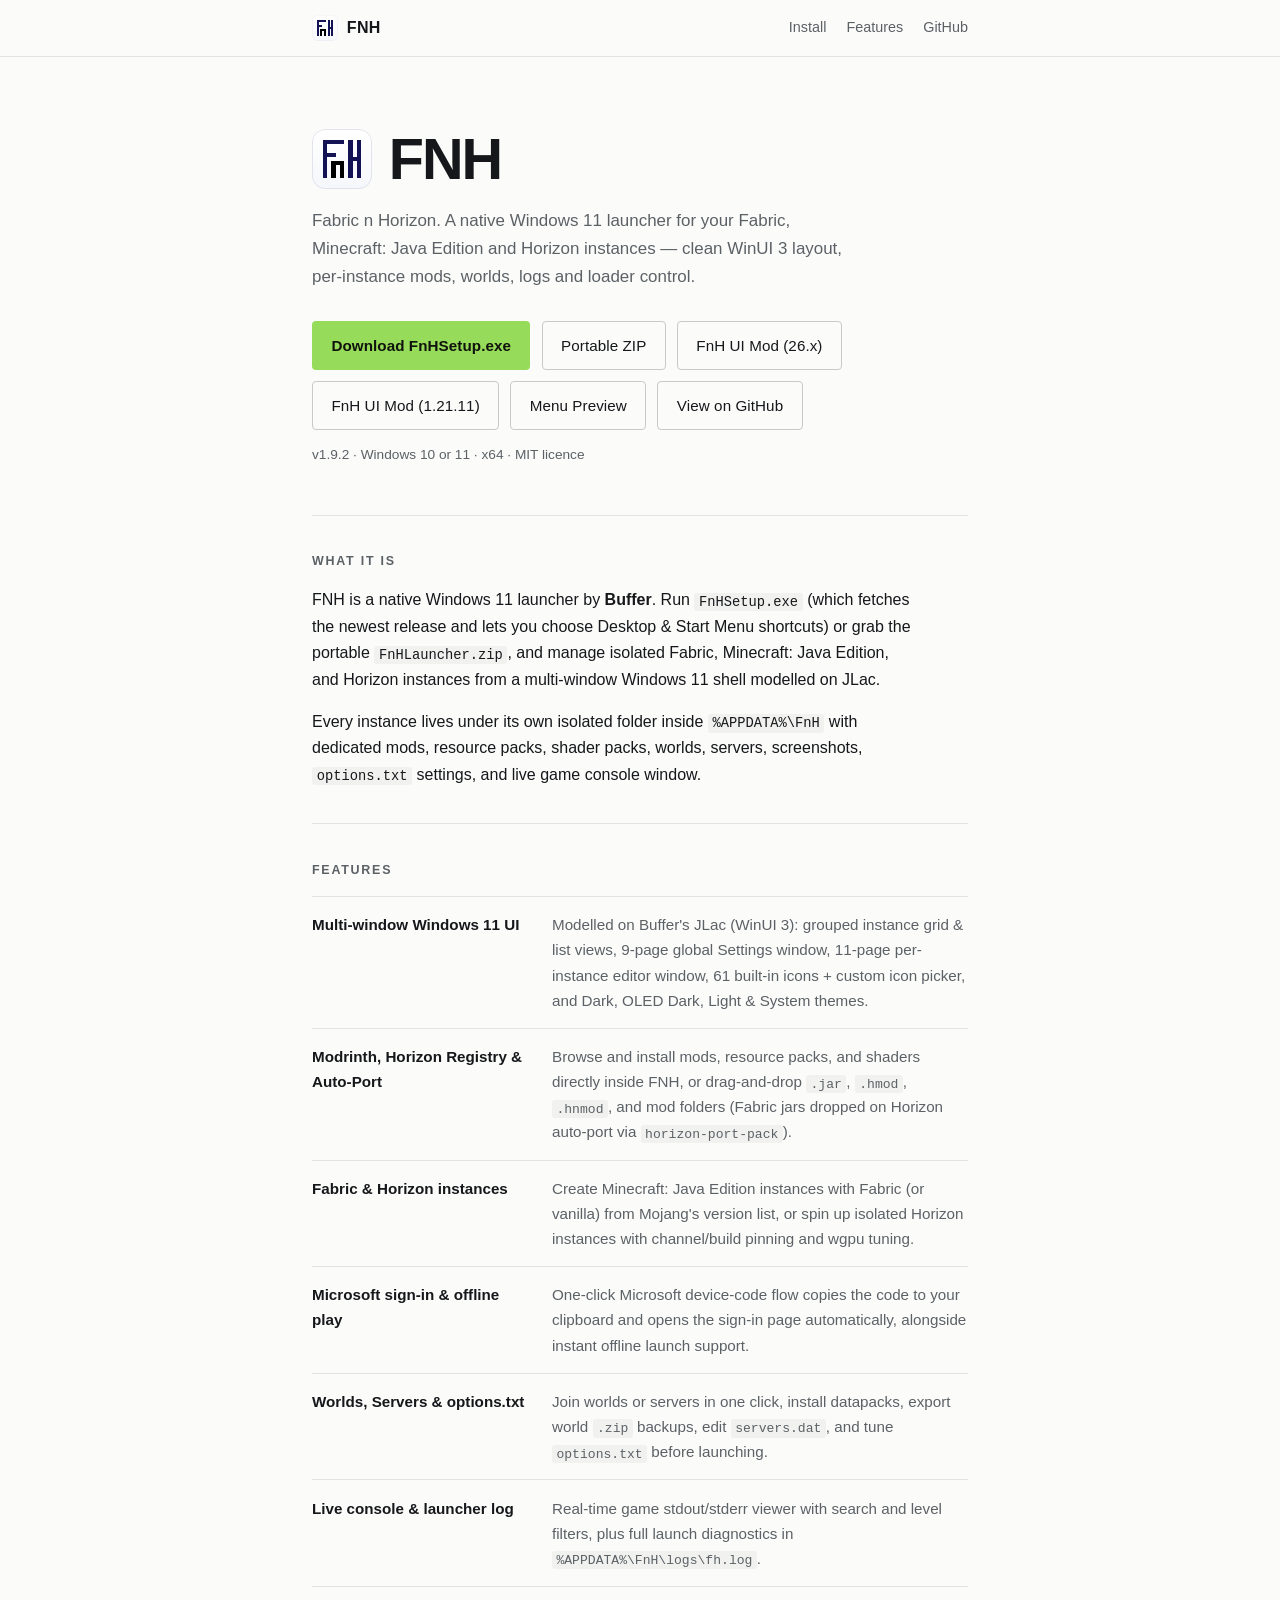
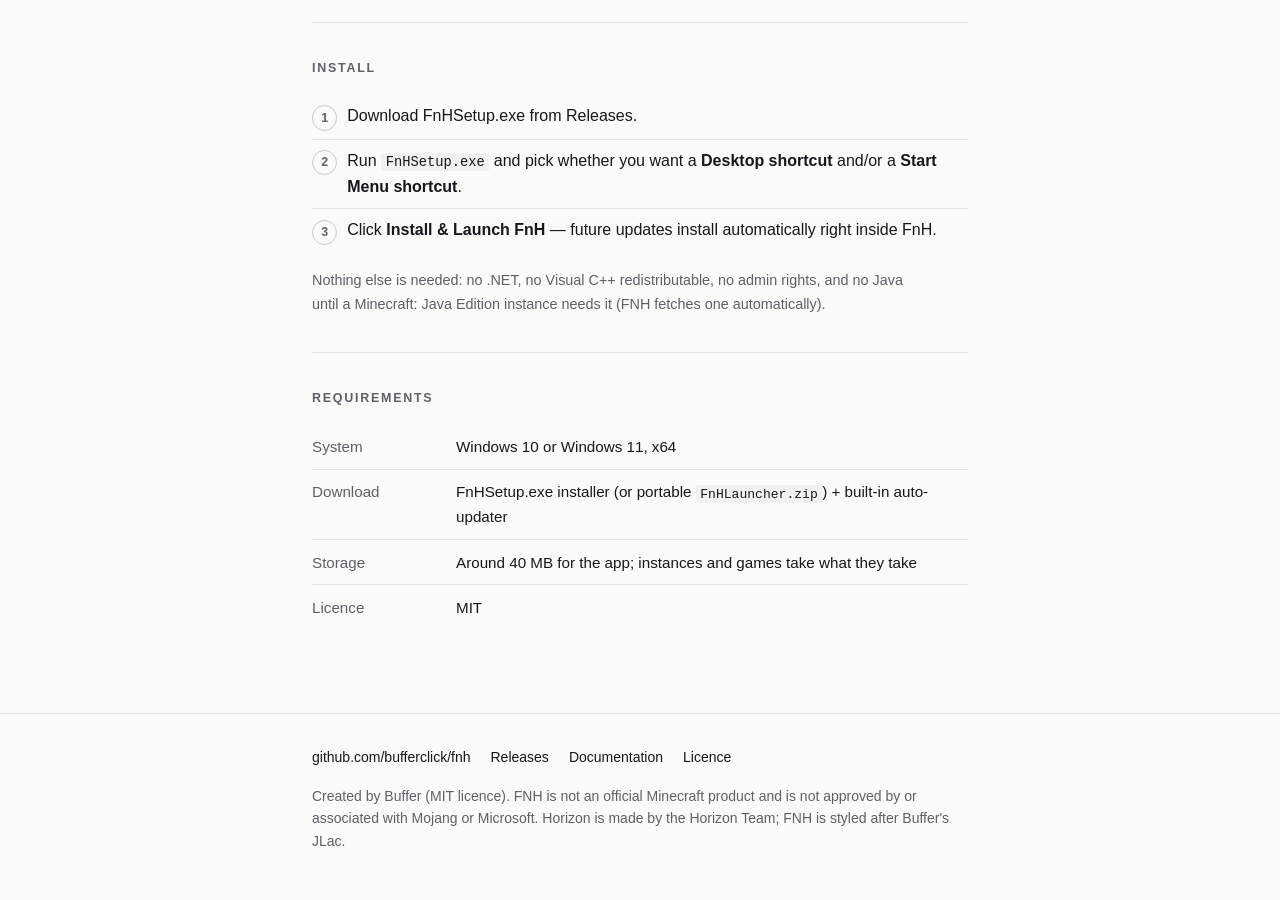
==== commit bac582ae: "fix(site): restore CSS and icon asset paths for root GitHub Pages deployment Co-authored-by: arena-a" ====
--- a/index.html
+++ b/index.html
@@ -10,20 +10,20 @@
 <meta property="og:description" content="A Windows app for the Horizon launcher's instances, with Fabric support.">
 <meta property="og:type" content="website">
 <meta property="og:url" content="https://fnh.is-cool.dev/">
-<meta property="og:image" content="https://fnh.is-cool.dev/assets/icon.png">
+<meta property="og:image" content="https://fnh.is-cool.dev/site/assets/icon.png">
 <meta name="theme-color" content="#fbfbfa" media="(prefers-color-scheme: light)">
 <meta name="theme-color" content="#111214" media="(prefers-color-scheme: dark)">
-<link rel="icon" href="assets/icon.svg" type="image/svg+xml">
-<link rel="icon" href="assets/icon.png" sizes="256x256" type="image/png">
-<link rel="apple-touch-icon" href="assets/icon.png">
-<link rel="stylesheet" href="styles.css">
+<link rel="icon" href="site/assets/icon.svg" type="image/svg+xml">
+<link rel="icon" href="site/assets/icon.png" sizes="256x256" type="image/png">
+<link rel="apple-touch-icon" href="site/assets/icon.png">
+<link rel="stylesheet" href="site/styles.css">
 </head>
 <body>
 
 <header class="top">
   <div class="wrap">
     <a class="wordmark" href="/">
-      <img src="assets/icon.svg" width="26" height="26" alt="">
+      <img src="site/assets/icon.svg" width="26" height="26" alt="">
       <span>FNH</span>
     </a>
     <nav>
@@ -38,7 +38,7 @@
 
   <section class="hero">
     <div class="hero-brand">
-      <img class="hero-mark" src="assets/icon.svg" width="64" height="64" alt="FNH logo">
+      <img class="hero-mark" src="site/assets/icon.svg" width="64" height="64" alt="FNH logo">
       <h1>FNH</h1>
     </div>
     <p class="lede">Fabric n Horizon. A native Windows 11 launcher for your Fabric, Minecraft: Java Edition
--- a/site/styles.css
+++ b/site/styles.css
@@ -0,0 +1,280 @@
+/* fnh.is-cool.dev: one page, no framework. Type and whitespace do the work; the only colour is the
+   highlight the app itself is drawn in, and only on the primary action. */
+
+:root {
+  --bg: #fbfbfa;
+  --panel: #ffffff;
+  --ink: #15171a;
+  --muted: #5c6166;
+  --line: #e3e4e2;
+  --rule: #c9cac6;
+  --accent: #96db59;
+  --accent-ink: #10130c;
+  --code: #f1f2ef;
+  --link: #1d5c94;
+}
+
+@media (prefers-color-scheme: dark) {
+  :root {
+    --bg: #111214;
+    --panel: #17181b;
+    --ink: #eceeec;
+    --muted: #a0a5a3;
+    --line: #26282b;
+    --rule: #34363a;
+    --accent: #96db59;
+    --accent-ink: #10130c;
+    --code: #1e2023;
+    --link: #8bc0e8;
+  }
+}
+
+* { box-sizing: border-box; }
+
+html { -webkit-text-size-adjust: 100%; }
+
+body {
+  margin: 0;
+  background: var(--bg);
+  color: var(--ink);
+  font: 16px/1.65 -apple-system, BlinkMacSystemFont, "Segoe UI", Roboto, "Helvetica Neue", Arial, sans-serif;
+  font-feature-settings: "kern" 1;
+  text-rendering: optimizeLegibility;
+}
+
+.wrap {
+  max-width: 44rem;
+  margin: 0 auto;
+  padding: 0 1.5rem;
+}
+
+a { color: inherit; text-decoration: none; }
+a:hover { text-decoration: underline; text-underline-offset: 0.18em; }
+
+code {
+  font: 0.86em/1.5 ui-monospace, SFMono-Regular, Menlo, Consolas, "Liberation Mono", monospace;
+  background: var(--code);
+  padding: 0.12em 0.34em;
+  border-radius: 3px;
+}
+
+/* Header */
+
+.top {
+  border-bottom: 1px solid var(--line);
+}
+
+.top .wrap {
+  display: flex;
+  align-items: center;
+  justify-content: space-between;
+  height: 3.5rem;
+}
+
+.wordmark {
+  display: inline-flex;
+  align-items: center;
+  gap: 0.55rem;
+  font-weight: 600;
+  letter-spacing: 0.02em;
+}
+
+.wordmark img {
+  display: block;
+  width: 26px;
+  height: 26px;
+}
+
+.top nav { display: flex; gap: 1.25rem; font-size: 0.9rem; color: var(--muted); }
+.top nav a:hover { color: var(--ink); }
+
+/* Hero */
+
+.hero { padding: 4.5rem 0 3rem; }
+
+.hero-brand {
+  display: flex;
+  align-items: center;
+  gap: 1.05rem;
+}
+
+.hero-mark {
+  display: block;
+  flex: none;
+  width: clamp(3rem, 6.2vw, 3.75rem);
+  height: clamp(3rem, 6.2vw, 3.75rem);
+}
+
+.hero h1 {
+  margin: 0;
+  font-size: clamp(2.6rem, 6vw, 3.6rem);
+  line-height: 1.02;
+  letter-spacing: -0.035em;
+  font-weight: 650;
+}
+
+.lede {
+  margin: 1.1rem 0 0;
+  max-width: 34rem;
+  font-size: 1.06rem;
+  color: var(--muted);
+}
+
+.actions {
+  display: flex;
+  flex-wrap: wrap;
+  gap: 0.7rem;
+  margin: 1.9rem 0 0;
+}
+
+.button {
+  display: inline-block;
+  padding: 0.68rem 1.15rem;
+  border-radius: 4px;
+  border: 1px solid transparent;
+  background: var(--accent);
+  color: var(--accent-ink);
+  font-size: 0.95rem;
+  font-weight: 600;
+  letter-spacing: 0.005em;
+}
+
+.button:hover { text-decoration: none; filter: brightness(0.96); }
+
+.button.quiet {
+  background: transparent;
+  border-color: var(--rule);
+  color: var(--ink);
+  font-weight: 500;
+}
+
+.button.quiet:hover { border-color: var(--ink); filter: none; }
+
+.meta {
+  margin: 0.9rem 0 0;
+  font-size: 0.855rem;
+  color: var(--muted);
+  font-variant-numeric: tabular-nums;
+}
+
+/* Sections */
+
+section { padding: 2.2rem 0; border-top: 1px solid var(--line); }
+
+section:first-of-type { border-top: 0; }
+
+h2 {
+  margin: 0 0 1rem;
+  font-size: 0.78rem;
+  font-weight: 600;
+  letter-spacing: 0.14em;
+  text-transform: uppercase;
+  color: var(--muted);
+}
+
+section p { margin: 0 0 1rem; max-width: 38rem; }
+section p:last-child { margin-bottom: 0; }
+
+/* Features */
+
+.features {
+  margin: 0;
+  display: grid;
+  gap: 0;
+  border-top: 1px solid var(--line);
+}
+
+.features > div {
+  display: grid;
+  grid-template-columns: 13.5rem 1fr;
+  gap: 1.5rem;
+  padding: 0.95rem 0;
+  border-bottom: 1px solid var(--line);
+}
+
+.features dt { font-weight: 600; font-size: 0.95rem; }
+.features dd { margin: 0; color: var(--muted); font-size: 0.95rem; }
+
+/* Install */
+
+.steps {
+  margin: 0 0 1rem;
+  padding: 0;
+  list-style: none;
+  counter-reset: step;
+}
+
+.steps li {
+  counter-increment: step;
+  display: grid;
+  grid-template-columns: 1.6rem 1fr;
+  gap: 0.6rem;
+  padding: 0.5rem 0;
+  border-bottom: 1px solid var(--line);
+}
+
+.steps li:last-child { border-bottom: 0; }
+
+.steps li::before {
+  content: counter(step);
+  font-size: 0.78rem;
+  font-weight: 600;
+  color: var(--muted);
+  border: 1px solid var(--rule);
+  border-radius: 50%;
+  width: 1.45rem;
+  height: 1.45rem;
+  display: grid;
+  place-items: center;
+  margin-top: 0.15rem;
+}
+
+.note { font-size: 0.9rem; color: var(--muted); }
+
+/* Requirements */
+
+.spec {
+  width: 100%;
+  border-collapse: collapse;
+  font-size: 0.95rem;
+}
+
+.spec th,
+.spec td {
+  text-align: left;
+  padding: 0.6rem 0;
+  border-bottom: 1px solid var(--line);
+  vertical-align: top;
+}
+
+.spec tr:last-child th,
+.spec tr:last-child td { border-bottom: 0; }
+
+.spec th {
+  width: 9rem;
+  font-weight: 500;
+  color: var(--muted);
+}
+
+/* Footer */
+
+.bottom {
+  margin-top: 3rem;
+  padding: 2rem 0 3rem;
+  border-top: 1px solid var(--line);
+  font-size: 0.875rem;
+  color: var(--muted);
+}
+
+.links { display: flex; flex-wrap: wrap; gap: 1.25rem; margin: 0 0 1rem; }
+.links a { color: var(--ink); }
+.links a:hover { color: var(--link); }
+
+.legal { margin: 0; max-width: 40rem; line-height: 1.6; }
+
+@media (max-width: 40rem) {
+  .hero { padding: 3rem 0 2.2rem; }
+  .features > div { grid-template-columns: 1fr; gap: 0.2rem; }
+  .top nav { gap: 0.9rem; }
+  .spec th { width: 7rem; }
+}
